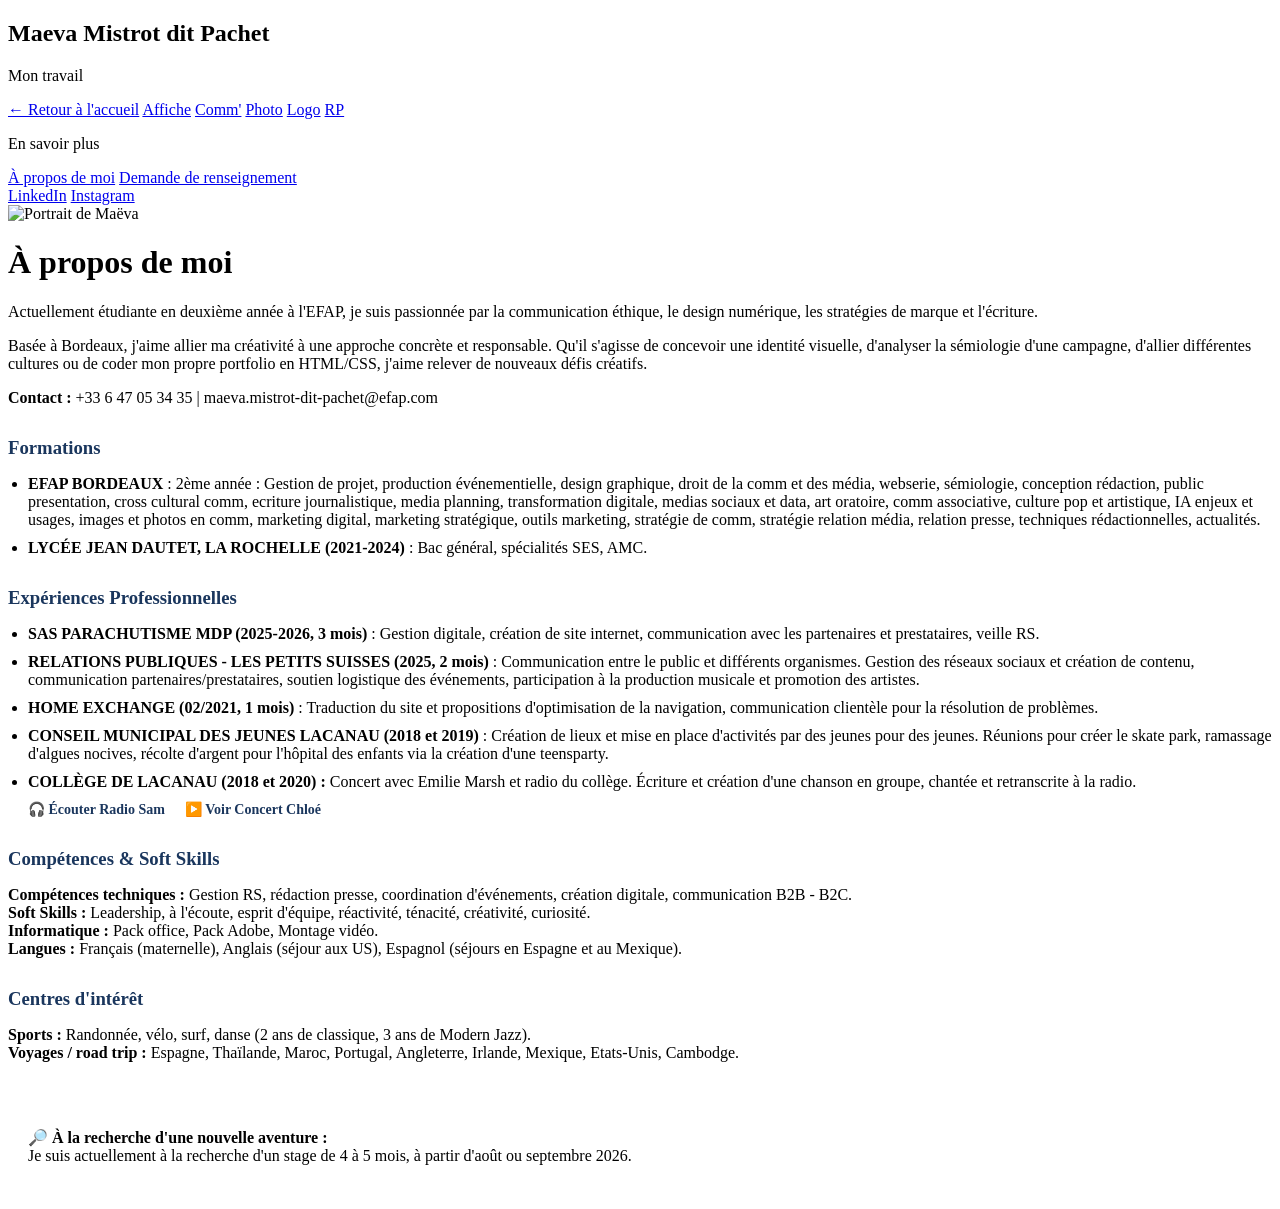
==== a-propos.html @ 2ee17a20 "Add 'À propos' section HTML structure This file contains the HTML structure for the 'À propos' secti" ====
<!DOCTYPE html>
<html lang="fr">
<head>
    <meta charset="UTF-8">
    <meta name="viewport" content="width=device-width, initial-scale=1.0">
    <title>À propos - Portfolio</title>
    <link rel="stylesheet" href="style.css">
</head>
<body class="page-accueil">

<div class="layout-wrapper">

    <div class="sidebar">
        <div class="sidebar-top">
            <h2 class="logo-text">Maeva Mistrot dit Pachet</h2>
            <div class="menu-lateral">
                <p class="menu-title">Mon travail</p>
                <nav class="menu-links">
                    <a href="index.html">← Retour à l'accueil</a>
                    <a href="page-affiches.html">Affiche</a>
                    <a href="page-comm.html">Comm'</a>
                    <a href="page-photo.html">Photo</a>
                    <a href="page-logo.html">Logo</a>
                    <a href="page-rp.html">RP</a> 
                </nav>
                
                <p class="menu-title">En savoir plus</p>
                <nav class="menu-links">
                    <a href="a-propos.html" class="active">À propos de moi</a>
                    <a href="contact.html">Demande de renseignement</a>
                </nav>
            </div>
        </div>
        
        <div class="social-links">
            <a href="https://www.linkedin.com/in/maëva-mistrot-dit-pachet/" target="_blank">LinkedIn</a>
            <a href="https://www.instagram.com/maeva.mdp" target="_blank">Instagram</a>
        </div>
    </div>

    <div class="main-content">
        <div class="about-section">
            
            <div class="about-image">
                <img src="images/photo/bal.jpg" alt="Portrait de Maëva">
            </div>

            <div class="about-text">
                <h1 class="project-title">À propos de moi</h1>
                
                <p>Actuellement étudiante en deuxième année à l'EFAP, je suis passionnée par la communication éthique, le design numérique, les stratégies de marque et l'écriture.</p>
                
                <p>Basée à Bordeaux, j'aime allier ma créativité à une approche concrète et responsable. Qu'il s'agisse de concevoir une identité visuelle, d'analyser la sémiologie d'une campagne, d'allier différentes cultures ou de coder mon propre portfolio en HTML/CSS, j'aime relever de nouveaux défis créatifs.</p>
               
                <p><strong>Contact :</strong> +33 6 47 05 34 35 | maeva.mistrot-dit-pachet@efap.com</p>

                <h3 style="font-family: 'Playfair Display', serif; color: #1a365d; margin-top: 30px; margin-bottom: 15px;">Formations</h3>
                <ul style="padding-left: 20px; margin-bottom: 20px;">
                    <li style="margin-bottom: 10px;"><strong>EFAP BORDEAUX</strong> : 2ème année : Gestion de projet, production événementielle, design graphique, droit de la comm et des média, webserie, sémiologie, conception rédaction, public presentation, cross cultural comm, ecriture journalistique, media planning, transformation digitale, medias sociaux et data, art oratoire, comm associative, culture pop et artistique, IA enjeux et usages, images et photos en comm, marketing digital, marketing stratégique, outils marketing, stratégie de comm, stratégie relation média, relation presse, techniques rédactionnelles, actualités.</li>
                    <li style="margin-bottom: 10px;"><strong>LYCÉE JEAN DAUTET, LA ROCHELLE (2021-2024)</strong> : Bac général, spécialités SES, AMC.</li>
                </ul>

                <h3 style="font-family: 'Playfair Display', serif; color: #1a365d; margin-top: 30px; margin-bottom: 15px;">Expériences Professionnelles</h3>
                <ul style="padding-left: 20px; margin-bottom: 20px;">
                    <li style="margin-bottom: 10px;"><strong>SAS PARACHUTISME MDP (2025-2026, 3 mois)</strong> : Gestion digitale, création de site internet, communication avec les partenaires et prestataires, veille RS.</li>
                    <li style="margin-bottom: 10px;"><strong>RELATIONS PUBLIQUES - LES PETITS SUISSES (2025, 2 mois)</strong> : Communication entre le public et différents organismes. Gestion des réseaux sociaux et création de contenu, communication partenaires/prestataires, soutien logistique des événements, participation à la production musicale et promotion des artistes.</li>
                    <li style="margin-bottom: 10px;"><strong>HOME EXCHANGE (02/2021, 1 mois)</strong> : Traduction du site et propositions d'optimisation de la navigation, communication clientèle pour la résolution de problèmes.</li>
                    <li style="margin-bottom: 10px;"><strong>CONSEIL MUNICIPAL DES JEUNES LACANAU (2018 et 2019)</strong> : Création de lieux et mise en place d'activités par des jeunes pour des jeunes. Réunions pour créer le skate park, ramassage d'algues nocives, récolte d'argent pour l'hôpital des enfants via la création d'une teensparty.</li>
                    <li style="margin-bottom: 10px;">
                        <strong>COLLÈGE DE LACANAU (2018 et 2020) :</strong> Concert avec Emilie Marsh et radio du collège. Écriture et création d'une chanson en groupe, chantée et retranscrite à la radio.
                        
                        <!-- Les liens audio et vidéo -->
                        <div class="links-container" style="margin-top: 10px; display: flex; gap: 20px; font-size: 14px;">
                            <a href="chemin/vers/Radio_Sam.mp3" target="_blank" style="display: flex; align-items: center; gap: 6px; color: #1a365d; text-decoration: none; font-weight: 600; transition: color 0.3s ease;">
                                🎧 Écouter Radio Sam
                            </a>
                            <a href="chemin/vers/Concert_Chloe.mp4" target="_blank" style="display: flex; align-items: center; gap: 6px; color: #1a365d; text-decoration: none; font-weight: 600; transition: color 0.3s ease;">
                                ▶️ Voir Concert Chloé
                            </a>
                        </div>
                    </li>
                </ul>

                <h3 style="font-family: 'Playfair Display', serif; color: #1a365d; margin-top: 30px; margin-bottom: 15px;">Compétences & Soft Skills</h3>
                <p><strong>Compétences techniques :</strong> Gestion RS, rédaction presse, coordination d'événements, création digitale, communication B2B - B2C.<br>
                <strong>Soft Skills :</strong> Leadership, à l'écoute, esprit d'équipe, réactivité, ténacité, créativité, curiosité.<br>
                <strong>Informatique :</strong> Pack office, Pack Adobe, Montage vidéo.<br>
                <strong>Langues :</strong> Français (maternelle), Anglais (séjour aux US), Espagnol (séjours en Espagne et au Mexique).</p>

                <h3 style="font-family: 'Playfair Display', serif; color: #1a365d; margin-top: 30px; margin-bottom: 15px;">Centres d'intérêt</h3>
                <p><strong>Sports :</strong> Randonnée, vélo, surf, danse (2 ans de classique, 3 ans de Modern Jazz).<br>
                <strong>Voyages / road trip :</strong> Espagne, Thaïlande, Maroc, Portugal, Angleterre, Irlande, Mexique, Etats-Unis, Cambodge.</p>
                
                <div class="highlight-box" style="margin-top: 30px; padding: 20px; background: rgba(255,255,255,0.5); border-radius: 8px;">
                    <p><strong>🔎 À la recherche d'une nouvelle aventure :</strong><br>
                    Je suis actuellement à la recherche d'un stage de 4 à 5 mois, à partir d'août ou septembre 2026.</p>
                </div>
            </div>
            
        </div>
    </div>

</div>
</body>
</html>
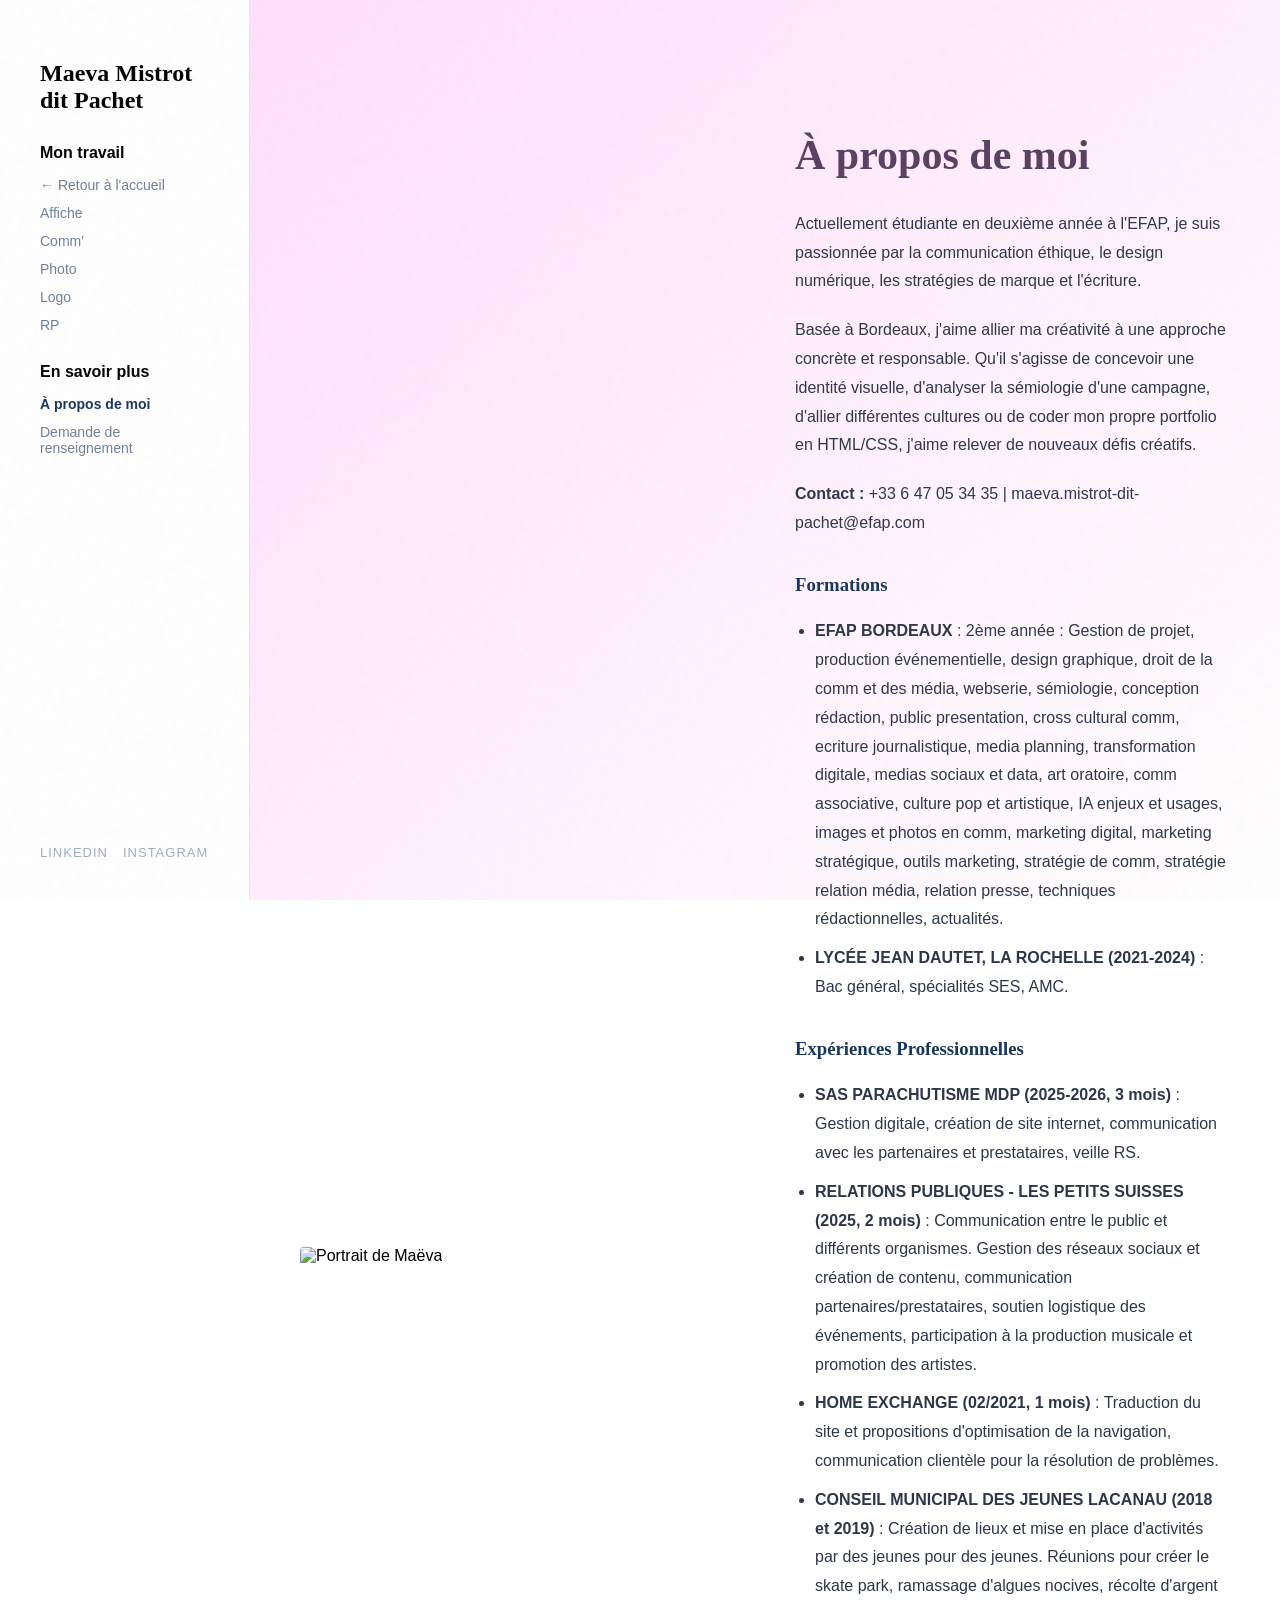
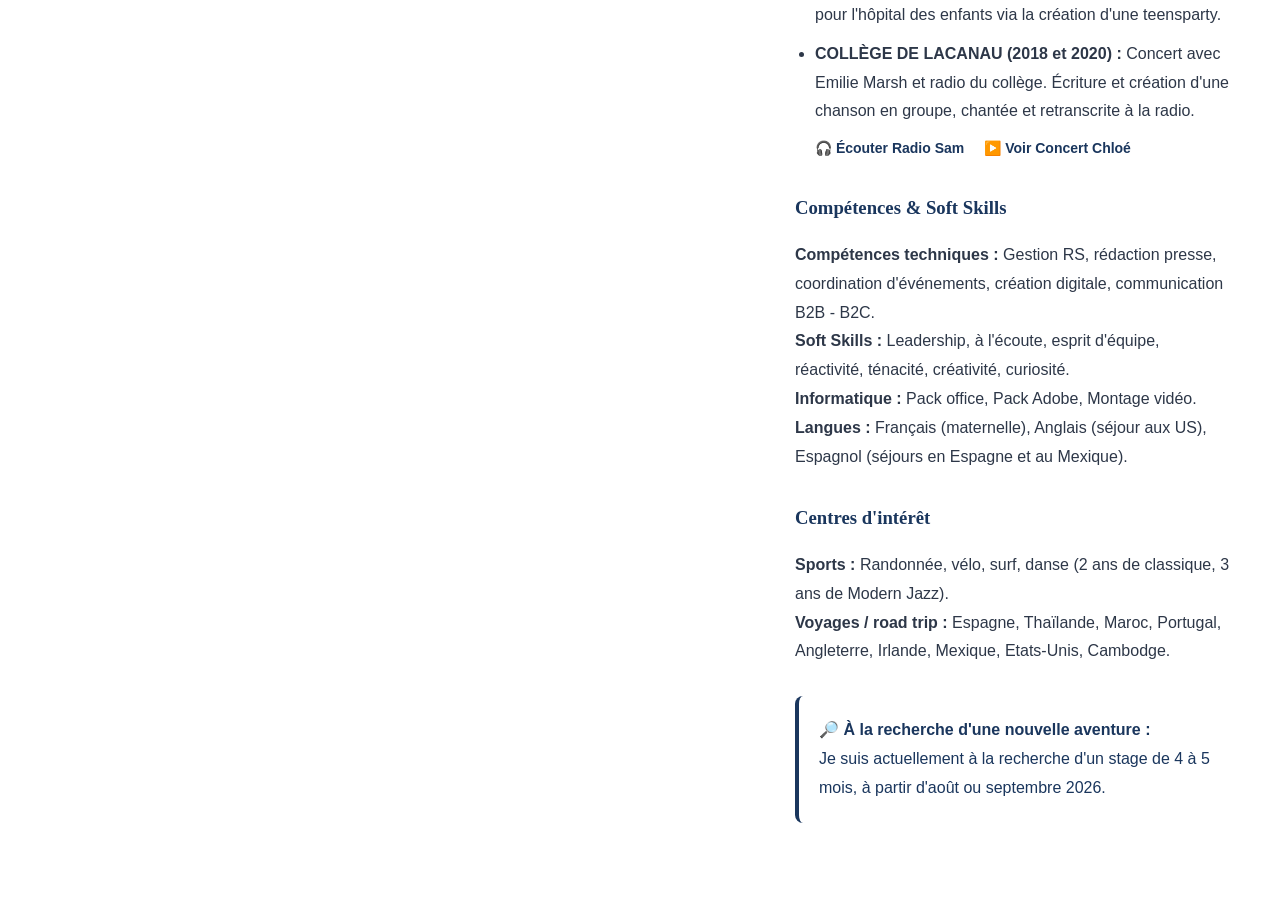
==== commit af8024d6: "Update image source in a-propos.html" ====
--- a/a-propos.html
+++ b/a-propos.html
@@ -42,7 +42,7 @@
         <div class="about-section">
             
             <div class="about-image">
-                <img src="images/photo/bal.jpg" alt="Portrait de Maëva">
+                <img src="photo/bal.png" alt="Portrait de Maëva">
             </div>
 
             <div class="about-text">
--- a/style.css
+++ b/style.css
@@ -0,0 +1,527 @@
+/* --- RESET & BASES --- */
+html { 
+    box-sizing: border-box; 
+}
+*, *:before, *:after { 
+    box-sizing: inherit; 
+}
+
+body {
+    margin: 0;
+    font-family: 'Inter', sans-serif;
+    background-color: #f5f6f8;
+}
+
+/* Fond personnalisé pour la page d'accueil */
+body.page-accueil {
+    background: linear-gradient(135deg, #FFDBFC 0%, #FFFFFF 100%);
+    min-height: 100vh;
+    background-attachment: fixed;
+}
+
+body.page-accueil .layout-wrapper,
+body.page-accueil .main-content {
+    background-color: transparent;
+}
+
+/* --- EFFET BRUIT (NOISE) --- */
+body::before {
+    content: "";
+    position: fixed;
+    top: 0;
+    left: 0;
+    width: 100vw;
+    height: 100vh;
+    pointer-events: none;
+    z-index: 9999;
+    background-image: url("data:image/svg+xml,%3Csvg viewBox='0 0 200 200' xmlns='http://www.w3.org/2000/svg'%3E%3Cfilter id='noiseFilter'%3E%3CfeTurbulence type='fractalNoise' baseFrequency='0.65' numOctaves='3' stitchTiles='stitch'/%3E%3C/filter%3E%3Crect width='100%25' height='100%25' filter='url(%23noiseFilter)'/%3E%3C/svg%3E");
+    opacity: 0.04;
+}
+
+/* --- LAYOUT GÉNÉRAL --- */
+.layout-wrapper {
+    display: flex;
+    min-height: 100vh;
+    width: 100%;
+}
+
+/* --- SIDEBAR & MENU LATÉRAL --- */
+.sidebar {
+    width: 250px !important;
+    min-width: 250px;
+    background-color: #ffffff;
+    border-right: 1px solid #e2e8f0;
+    padding: 40px;
+    height: 100vh;
+    position: sticky;
+    top: 0;
+    box-sizing: border-box !important;
+    display: flex !important;
+    flex-direction: column !important;
+    justify-content: space-between;
+    z-index: 1000;
+}
+
+.logo-text {
+    font-family: 'Playfair Display', serif;
+    font-size: 24px;
+    color: #000000;
+    margin-bottom: 30px;
+}
+
+.menu-title {
+    font-weight: bold;
+    color: #000000;
+    margin-top: 30px;
+    margin-bottom: 15px;
+}
+
+.menu-links {
+    display: flex;
+    flex-direction: column;
+    gap: 12px;
+}
+
+.menu-links a {
+    text-decoration: none;
+    color: #718096;
+    font-size: 14px;
+    transition: color 0.3s ease;
+}
+
+.menu-links a:hover {
+    color: #1a365d;
+}
+
+.menu-links a.active {
+    color: #1a365d;
+    font-weight: 600;
+}
+
+.social-links {
+    display: flex;
+    gap: 15px;
+    margin-top: auto;
+}
+
+.social-links a {
+    text-decoration: none;
+    font-size: 13px;
+    color: #a0aec0;
+    text-transform: uppercase;
+    letter-spacing: 1px;
+    transition: color 0.3s ease;
+}
+
+.social-links a:hover {
+    color: #1a365d;
+}
+
+/* --- CONTENU PRINCIPAL --- */
+.main-content {
+    flex: 1;
+    background-color: #f5f6f8;
+    padding: 50px;
+    animation: apparitionDouce 0.8s ease forwards;
+}
+
+/* --- ANIMATIONS --- */
+@keyframes apparitionDouce {
+    0% {
+        opacity: 0;
+        transform: translateY(20px);
+    }
+    100% {
+        opacity: 1;
+        transform: translateY(0);
+    }
+}
+
+.reveal {
+    opacity: 0;
+    transform: translateY(40px);
+    transition: all 0.8s cubic-bezier(0.5, 0, 0, 1);
+}
+
+.reveal.active {
+    opacity: 1;
+    transform: translateY(0);
+}
+
+/* --- SECTION ACCUEIL (INTRO) --- */
+.intro-section {
+    padding: 40px 0;
+    display: flex;
+    flex-direction: row;
+    align-items: center;
+    justify-content: center;
+    gap: 60px;
+    max-width: 1100px;
+    margin: 0 auto;
+}
+
+.intro-photo {
+    flex-shrink: 0;
+}
+
+.intro-photo img {
+    width: 320px;
+    height: auto;
+    border-radius: 8px;
+    border: 6px solid #ffffff;
+    box-shadow: 0 4px 15px rgba(0,0,0,0.05);
+}
+
+.intro-content {
+    display: flex;
+    flex-direction: column;
+}
+
+.intro-text {
+    font-family: 'Playfair Display', serif;
+    font-size: 24px;
+    color: #49376a;
+    line-height: 1.7;
+    margin-bottom: 20px;
+    text-align: left;
+    text-shadow: 1px 1px 6px rgba(0, 0, 0, 0.1);
+    font-weight: 500;
+}
+
+.scroll-text {
+    font-size: 14px;
+    color: #5b3e61;
+}
+
+/* --- GALERIES & GRILLES DE PROJETS --- */
+.gallery-grid {
+    display: grid;
+    grid-template-columns: repeat(2, 1fr);
+    gap: 20px;
+    padding: 0 0 40px 0;
+}
+
+.gallery-item {
+    position: relative;
+    display: block;
+    overflow: hidden;
+    border-radius: 4px;
+}
+
+.gallery-item img {
+    width: 100%;
+    height: 100%;
+    object-fit: cover;
+    display: block;
+    transition: transform 0.5s ease, opacity 0.5s ease;
+}
+
+.gallery-item:hover img {
+    transform: scale(1.03);
+    opacity: 0.9;
+}
+
+.hover-text {
+    position: absolute;
+    top: 0;
+    left: 0;
+    width: 100%;
+    height: 100%;
+    display: flex;
+    align-items: center;
+    justify-content: center;
+    background: rgba(255, 255, 255, 0.8);
+    color: #49376a;
+    font-weight: bold;
+    font-size: 18px;
+    opacity: 0;
+    transition: opacity 0.3s ease;
+}
+
+.gallery-item:hover .hover-text {
+    opacity: 1;
+}
+
+/* Galeries spécifiques (Affiches, Comm, etc.) */
+.galerie-affiches {
+    display: grid;
+    grid-template-columns: repeat(3, 1fr);
+    gap: 30px;
+    padding: 40px 0;
+}
+
+.galerie-2-colonnes {
+    display: grid;
+    grid-template-columns: repeat(2, 1fr);
+    gap: 30px;
+    padding: 20px 0;
+}
+
+.affiche-item {
+    position: relative;
+    overflow: hidden;
+    border-radius: 4px;
+    cursor: pointer;
+}
+
+.affiche-item img {
+    width: 100%;
+    height: 100%;
+    object-fit: cover;
+    display: block;
+    transition: transform 0.4s ease;
+}
+
+.affiche-overlay {
+    position: absolute;
+    top: 0;
+    left: 0;
+    width: 100%;
+    height: 100%;
+    background-color: rgba(26, 54, 93, 0.85);
+    color: #ffffff;
+    display: flex;
+    align-items: center;
+    justify-content: center;
+    text-align: center;
+    padding: 20px;
+    opacity: 0;
+    transition: opacity 0.4s ease;
+    box-sizing: border-box;
+}
+
+.affiche-item:hover .affiche-overlay {
+    opacity: 1;
+}
+
+.affiche-item:hover img {
+    transform: scale(1.05);
+}
+
+.affiche-overlay p {
+    font-family: 'Playfair Display', serif;
+    font-size: 18px;
+    margin: 0;
+}
+
+/* --- TITRES & TEXTES DE PAGES --- */
+.project-title {
+    font-family: 'Playfair Display', serif;
+    font-size: 42px;
+    color: #5b3e61;
+    margin-bottom: 10px;
+}
+
+.project-subtitle {
+    font-size: 18px;
+    color: #718096;
+    margin-bottom: 40px;
+    line-height: 1.5;
+}
+
+/* --- PAGE À PROPOS --- */
+.about-section {
+    padding: 40px 0;
+    max-width: 1000px;
+    margin: 0 auto;
+    display: flex;
+    gap: 60px;
+    align-items: center;
+}
+
+.about-image {
+    flex: 1;
+}
+
+.about-image img {
+    width: 100%;
+    height: 500px;
+    object-fit: cover;
+    border-radius: 4px;
+}
+
+.about-text {
+    flex: 1;
+    font-size: 16px;
+    line-height: 1.8;
+    color: #2d3748;
+}
+
+.about-text p {
+    margin-bottom: 20px;
+}
+
+.highlight-box {
+    margin-top: 40px;
+    padding: 24px;
+    background-color: #f0f4f8;
+    border-left: 4px solid #1a365d;
+    border-radius: 4px;
+}
+
+.highlight-box p {
+    margin: 0;
+    color: #1a365d;
+}
+
+/* --- PAGE CONTACT --- */
+.contact-section {
+    padding: 40px 0;
+    max-width: 600px;
+    margin: 0 auto;
+}
+
+.contact-form {
+    margin-top: 40px;
+    display: flex;
+    flex-direction: column;
+    gap: 24px;
+}
+
+.form-group label {
+    display: block;
+    font-size: 14px;
+    font-weight: 600;
+    color: #1a365d;
+    margin-bottom: 8px;
+}
+
+.form-group input, 
+.form-group textarea {
+    width: 100%;
+    padding: 16px;
+    font-family: 'Inter', sans-serif;
+    font-size: 15px;
+    background-color: #ffffff;
+    border: 1px solid #e2e8f0;
+    border-radius: 4px;
+    transition: border-color 0.3s ease;
+}
+
+.form-group input:focus, 
+.form-group textarea:focus {
+    outline: none;
+    border-color: #1a365d;
+}
+
+.submit-btn {
+    background-color: #1a365d;
+    color: #ffffff;
+    font-family: 'Inter', sans-serif;
+    font-weight: 600;
+    font-size: 16px;
+    padding: 16px 32px;
+    border: none;
+    border-radius: 4px;
+    cursor: pointer;
+    margin-top: 10px;
+    transition: background-color 0.3s ease;
+}
+
+.submit-btn:hover {
+    background-color: #2c5282;
+}
+
+/* --- MODAL (ZOOM IMAGE) --- */
+.modal {
+    display: none;
+    position: fixed;
+    z-index: 1000;
+    left: 0;
+    top: 0;
+    width: 100%;
+    height: 100%;
+    background-color: rgba(0, 0, 0, 0.85);
+    align-items: center;
+    justify-content: center;
+}
+
+.modal-content {
+    display: block;
+    max-width: 90vw;
+    max-height: 90vh;
+    width: auto;
+    height: auto;
+    object-fit: contain;
+    border-radius: 4px;
+    animation: zoomRapide 0.3s ease;
+    margin: auto;
+}
+
+@keyframes zoomRapide {
+    from { transform: scale(0.9); opacity: 0; }
+    to { transform: scale(1); opacity: 1; }
+}
+
+.close-modal {
+    position: absolute;
+    top: 20px;
+    right: 40px;
+    color: #ffffff;
+    font-size: 40px;
+    font-weight: bold;
+    cursor: pointer;
+    transition: color 0.3s ease;
+}
+
+.close-modal:hover {
+    color: #1a365d;
+}
+
+/* --- MEDIA QUERIES (RESPONSIVE MOBILE / TABLETTE) --- */
+@media (max-width: 1024px) {
+    .galerie-affiches {
+        grid-template-columns: repeat(2, 1fr) !important;
+    }
+}
+
+@media (max-width: 768px) {
+    .layout-wrapper {
+        flex-direction: column !important;
+    }
+
+    .sidebar {
+        width: 100% !important;
+        height: auto !important;
+        position: relative !important;
+        padding: 20px !important;
+    }
+
+    .intro-section {
+        flex-direction: column !important;
+        padding: 20px !important;
+        gap: 20px !important;
+        text-align: center;
+    }
+
+    .intro-photo img {
+        width: 100% !important;
+        max-width: 250px;
+    }
+
+    .intro-text {
+        font-size: 18px !important;
+        text-align: center !important;
+    }
+
+    .about-section {
+        flex-direction: column !important;
+        padding: 20px !important;
+        gap: 30px !important;
+    }
+
+    .gallery-grid, 
+    .galerie-affiches, 
+    .galerie-2-colonnes {
+        grid-template-columns: 1fr !important;
+        padding: 10px !important;
+    }
+
+    .main-content {
+        padding: 20px !important;
+    }
+
+    .project-title { 
+        font-size: 32px !important; 
+    }
+}
